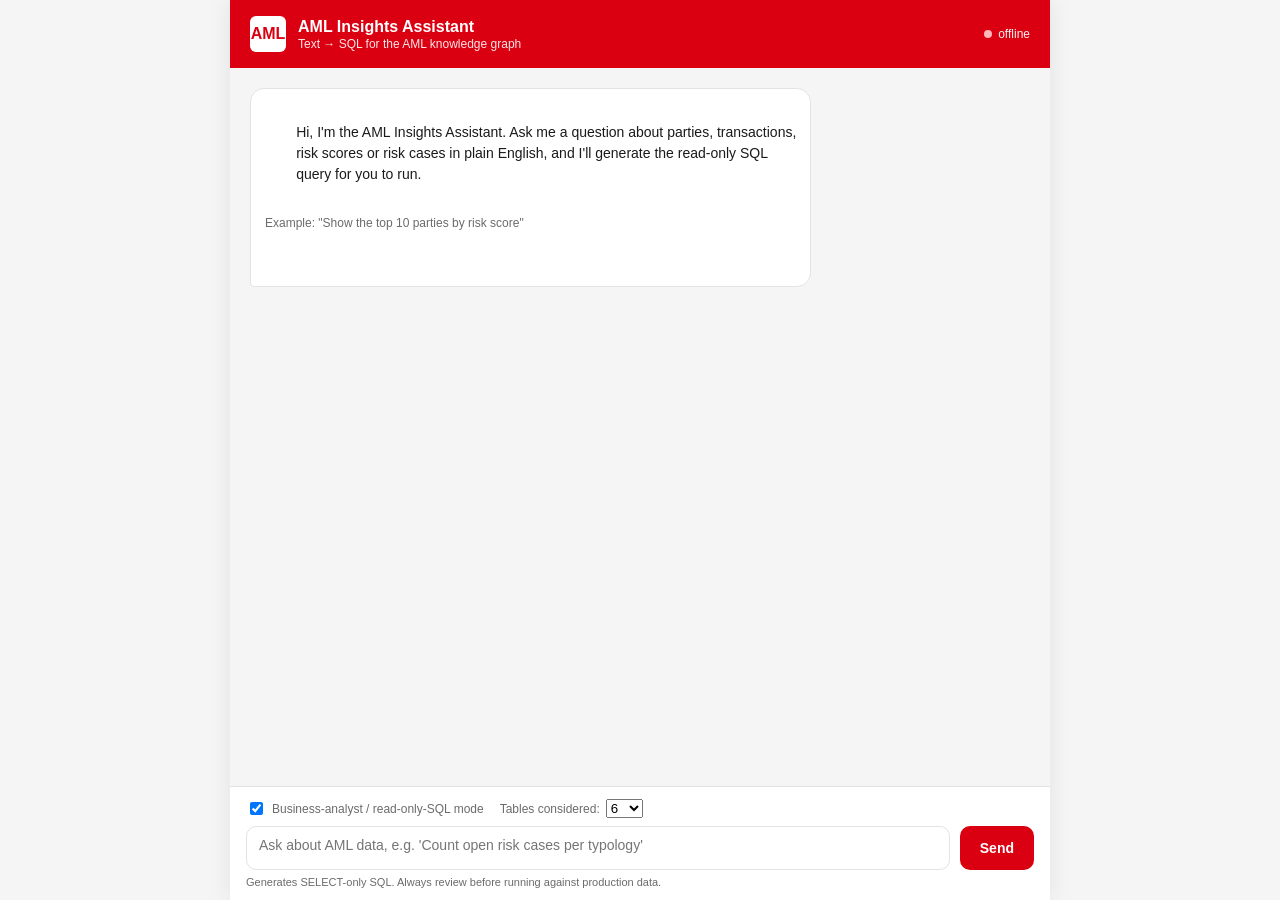
==== frontend/index.html @ 72cd4357 "Add AML text2sql pipeline: schema extraction, FalkorDB knowledge graph, FastAPI + chat UI, KPI queri" ====
<!DOCTYPE html>
<html lang="en">
<head>
<meta charset="UTF-8" />
<meta name="viewport" content="width=device-width, initial-scale=1.0" />
<title>AML Insights Assistant</title>
<style>
  :root {
    --hsbc-red: #DB0011;
    --hsbc-red-dark: #A4000C;
    --white: #FFFFFF;
    --off-white: #F5F5F5;
    --border: #E3E3E3;
    --text-dark: #1A1A1A;
    --text-muted: #6B6B6B;
  }
  * { box-sizing: border-box; }
  html, body {
    margin: 0;
    height: 100%;
    font-family: "Segoe UI", Arial, Helvetica, sans-serif;
    background: var(--off-white);
    color: var(--text-dark);
  }
  .app {
    display: flex;
    flex-direction: column;
    height: 100vh;
    max-width: 820px;
    margin: 0 auto;
    background: var(--white);
    box-shadow: 0 0 24px rgba(0,0,0,0.08);
  }
  header {
    background: var(--hsbc-red);
    color: var(--white);
    padding: 16px 20px;
    display: flex;
    align-items: center;
    gap: 12px;
    flex-shrink: 0;
  }
  header .logo {
    width: 36px;
    height: 36px;
    background: var(--white);
    border-radius: 6px;
    display: flex;
    align-items: center;
    justify-content: center;
    font-weight: 800;
    color: var(--hsbc-red);
    font-size: 16px;
    flex-shrink: 0;
  }
  header .title {
    display: flex;
    flex-direction: column;
    line-height: 1.25;
  }
  header .title strong { font-size: 16px; }
  header .title span { font-size: 12px; opacity: 0.9; }
  header .status {
    margin-left: auto;
    font-size: 12px;
    display: flex;
    align-items: center;
    gap: 6px;
    opacity: 0.95;
  }
  header .status .dot {
    width: 8px;
    height: 8px;
    border-radius: 50%;
    background: #7CFF9E;
  }
  header .status .dot.off { background: #FFC1C1; }

  .messages {
    flex: 1;
    overflow-y: auto;
    padding: 20px;
    display: flex;
    flex-direction: column;
    gap: 14px;
    background: var(--off-white);
  }
  .bubble-row { display: flex; }
  .bubble-row.user { justify-content: flex-end; }
  .bubble-row.bot { justify-content: flex-start; }

  .bubble {
    max-width: 82%;
    padding: 12px 14px;
    border-radius: 14px;
    font-size: 14px;
    line-height: 1.5;
    white-space: pre-wrap;
    word-break: break-word;
  }
  .bubble.user {
    background: var(--hsbc-red);
    color: var(--white);
    border-bottom-right-radius: 4px;
  }
  .bubble.bot {
    background: var(--white);
    color: var(--text-dark);
    border: 1px solid var(--border);
    border-bottom-left-radius: 4px;
  }
  .bubble.bot.error {
    border-color: var(--hsbc-red);
    color: var(--hsbc-red-dark);
  }

  .sql-block {
    margin-top: 8px;
    background: #1A1A1A;
    color: #F5F5F5;
    border-radius: 8px;
    padding: 10px 12px;
    font-family: "Consolas", "SFMono-Regular", monospace;
    font-size: 13px;
    overflow-x: auto;
    position: relative;
  }
  .sql-block .copy-btn {
    position: absolute;
    top: 6px;
    right: 8px;
    background: var(--hsbc-red);
    color: var(--white);
    border: none;
    border-radius: 5px;
    font-size: 11px;
    padding: 3px 8px;
    cursor: pointer;
  }
  .sql-block .copy-btn:hover { background: var(--hsbc-red-dark); }

  .meta {
    margin-top: 8px;
    font-size: 12px;
    color: var(--text-muted);
  }
  .meta .tables {
    display: inline-flex;
    flex-wrap: wrap;
    gap: 6px;
    margin-top: 4px;
  }
  .meta .tag {
    background: var(--off-white);
    border: 1px solid var(--border);
    color: var(--hsbc-red-dark);
    border-radius: 999px;
    padding: 2px 9px;
    font-size: 11px;
  }

  .typing {
    display: flex;
    gap: 4px;
    padding: 4px 0;
  }
  .typing span {
    width: 6px;
    height: 6px;
    border-radius: 50%;
    background: var(--hsbc-red);
    opacity: 0.4;
    animation: blink 1.2s infinite;
  }
  .typing span:nth-child(2) { animation-delay: 0.2s; }
  .typing span:nth-child(3) { animation-delay: 0.4s; }
  @keyframes blink { 0%, 80%, 100% { opacity: 0.25; } 40% { opacity: 1; } }

  .composer {
    border-top: 1px solid var(--border);
    background: var(--white);
    padding: 12px 16px;
    flex-shrink: 0;
  }
  .composer .options {
    display: flex;
    align-items: center;
    gap: 16px;
    margin-bottom: 8px;
    font-size: 12px;
    color: var(--text-muted);
  }
  .composer .options label {
    display: flex;
    align-items: center;
    gap: 6px;
    cursor: pointer;
  }
  .composer form {
    display: flex;
    gap: 10px;
  }
  .composer textarea {
    flex: 1;
    resize: none;
    border: 1px solid var(--border);
    border-radius: 10px;
    padding: 10px 12px;
    font-size: 14px;
    font-family: inherit;
    min-height: 44px;
    max-height: 120px;
    outline: none;
  }
  .composer textarea:focus {
    border-color: var(--hsbc-red);
    box-shadow: 0 0 0 2px rgba(219,0,17,0.12);
  }
  .composer button.send {
    background: var(--hsbc-red);
    color: var(--white);
    border: none;
    border-radius: 10px;
    padding: 0 20px;
    font-size: 14px;
    font-weight: 600;
    cursor: pointer;
    transition: background 0.15s;
  }
  .composer button.send:hover:not(:disabled) { background: var(--hsbc-red-dark); }
  .composer button.send:disabled { background: #E0A6AB; cursor: not-allowed; }

  .hint {
    font-size: 11px;
    color: var(--text-muted);
    margin-top: 6px;
  }
</style>
</head>
<body>
<div class="app">
  <header>
    <div class="logo">AML</div>
    <div class="title">
      <strong>AML Insights Assistant</strong>
      <span>Text → SQL for the AML knowledge graph</span>
    </div>
    <div class="status">
      <span class="dot off" id="status-dot"></span>
      <span id="status-text">checking...</span>
    </div>
  </header>

  <div class="messages" id="messages">
    <div class="bubble-row bot">
      <div class="bubble bot">
        Hi, I'm the AML Insights Assistant. Ask me a question about parties, transactions,
        risk scores or risk cases in plain English, and I'll generate the read-only SQL
        query for you to run.
        <div class="meta">Example: "Show the top 10 parties by risk score"</div>
      </div>
    </div>
  </div>

  <div class="composer">
    <div class="options">
      <label>
        <input type="checkbox" id="system-prompt-toggle" checked />
        Business-analyst / read-only-SQL mode
      </label>
      <label>
        Tables considered:
        <select id="top-k">
          <option value="4">4</option>
          <option value="6" selected>6</option>
          <option value="10">10</option>
        </select>
      </label>
    </div>
    <form id="chat-form">
      <textarea id="question-input" placeholder="Ask about AML data, e.g. 'Count open risk cases per typology'" rows="1"></textarea>
      <button type="submit" class="send" id="send-btn">Send</button>
    </form>
    <div class="hint">Generates SELECT-only SQL. Always review before running against production data.</div>
  </div>
</div>

<script>
  const API_BASE = window.location.origin; // same-origin when served via FastAPI /ui
  const messagesEl = document.getElementById("messages");
  const form = document.getElementById("chat-form");
  const input = document.getElementById("question-input");
  const sendBtn = document.getElementById("send-btn");
  const systemPromptToggle = document.getElementById("system-prompt-toggle");
  const topKSelect = document.getElementById("top-k");
  const statusDot = document.getElementById("status-dot");
  const statusText = document.getElementById("status-text");

  function scrollToBottom() {
    messagesEl.scrollTop = messagesEl.scrollHeight;
  }

  function addUserMessage(text) {
    const row = document.createElement("div");
    row.className = "bubble-row user";
    row.innerHTML = `<div class="bubble user"></div>`;
    row.querySelector(".bubble").textContent = text;
    messagesEl.appendChild(row);
    scrollToBottom();
  }

  function addTypingBubble() {
    const row = document.createElement("div");
    row.className = "bubble-row bot";
    row.id = "typing-row";
    row.innerHTML = `<div class="bubble bot"><div class="typing"><span></span><span></span><span></span></div></div>`;
    messagesEl.appendChild(row);
    scrollToBottom();
    return row;
  }

  function removeTypingBubble() {
    const row = document.getElementById("typing-row");
    if (row) row.remove();
  }

  function addBotResult(data) {
    const row = document.createElement("div");
    row.className = "bubble-row bot";
    const tags = (data.tables_used || [])
      .map((t) => `<span class="tag">${t}</span>`)
      .join("");
    row.innerHTML = `
      <div class="bubble bot">
        Here's the SQL query for that:
        <div class="sql-block">
          <button class="copy-btn" type="button">Copy</button>
          <code></code>
        </div>
        <div class="meta">
          Tables used:
          <div class="tables">${tags}</div>
        </div>
      </div>`;
    row.querySelector("code").textContent = data.sql;
    row.querySelector(".copy-btn").addEventListener("click", () => {
      navigator.clipboard.writeText(data.sql).catch(() => {});
    });
    messagesEl.appendChild(row);
    scrollToBottom();
  }

  function addBotError(message) {
    const row = document.createElement("div");
    row.className = "bubble-row bot";
    row.innerHTML = `<div class="bubble bot error"></div>`;
    row.querySelector(".bubble").textContent = "Something went wrong: " + message;
    messagesEl.appendChild(row);
    scrollToBottom();
  }

  async function checkHealth() {
    try {
      const res = await fetch(`${API_BASE}/health`);
      const data = await res.json();
      if (res.ok && data.model_loaded) {
        statusDot.classList.remove("off");
        statusText.textContent = "online";
      } else {
        statusDot.classList.add("off");
        statusText.textContent = "loading model...";
      }
    } catch (e) {
      statusDot.classList.add("off");
      statusText.textContent = "offline";
    }
  }

  checkHealth();
  setInterval(checkHealth, 15000);

  input.addEventListener("input", () => {
    input.style.height = "auto";
    input.style.height = Math.min(input.scrollHeight, 120) + "px";
  });

  form.addEventListener("submit", async (e) => {
    e.preventDefault();
    const question = input.value.trim();
    if (!question) return;

    addUserMessage(question);
    input.value = "";
    input.style.height = "auto";
    sendBtn.disabled = true;
    addTypingBubble();

    try {
      const res = await fetch(`${API_BASE}/generate-sql`, {
        method: "POST",
        headers: { "Content-Type": "application/json" },
        body: JSON.stringify({
          question,
          with_system_prompt: systemPromptToggle.checked,
          top_k: parseInt(topKSelect.value, 10),
        }),
      });
      const data = await res.json();
      removeTypingBubble();
      if (!res.ok) {
        addBotError(data.detail || "request failed");
      } else {
        addBotResult(data);
      }
    } catch (err) {
      removeTypingBubble();
      addBotError(err.message);
    } finally {
      sendBtn.disabled = false;
    }
  });
</script>
</body>
</html>
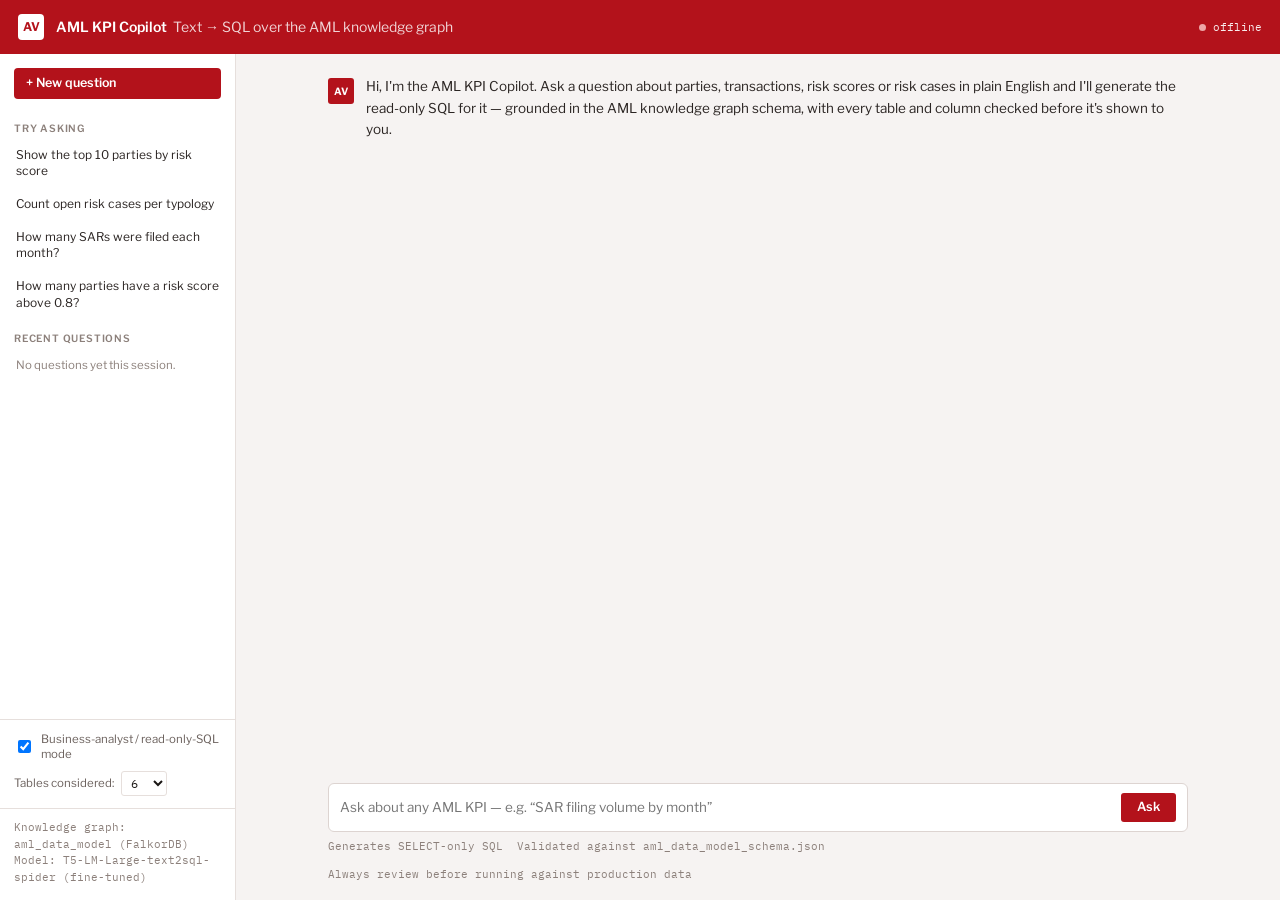
==== commit e58b4e1f: "Redesign the chat frontend after the "AML KPI Copilot" reference UI Rebuilt the UI in that reference" ====
--- a/frontend/index.html
+++ b/frontend/index.html
@@ -3,359 +3,514 @@
 <head>
 <meta charset="UTF-8" />
 <meta name="viewport" content="width=device-width, initial-scale=1.0" />
-<title>AML Insights Assistant</title>
+<title>AML KPI Copilot</title>
+<link rel="preconnect" href="https://fonts.googleapis.com">
+<link rel="preconnect" href="https://fonts.gstatic.com" crossorigin>
+<link href="https://fonts.googleapis.com/css2?family=Libre+Franklin:wght@400;500;600;700&family=IBM+Plex+Mono:wght@400;500;600&display=swap" rel="stylesheet">
 <style>
   :root {
-    --hsbc-red: #DB0011;
-    --hsbc-red-dark: #A4000C;
-    --white: #FFFFFF;
-    --off-white: #F5F5F5;
-    --border: #E3E3E3;
-    --text-dark: #1A1A1A;
-    --text-muted: #6B6B6B;
+    --red: #B3121B;
+    --red-dark: #8E0E15;
+    --bg: #F6F3F2;
+    --ink: #1A1614;
+    --ink-soft: #2A2422;
+    --muted: #8C807B;
+    --muted-2: #6B615D;
+    --border: #E6DFDC;
+    --border-soft: #F0EAE7;
+    --card: #FFFFFF;
+    --pink-bg: #FBF4F4;
+    --pink-border: #F0D9DB;
+    --code-bg: #1A1614;
+    --code-text: #E8E2DF;
+    --code-kw: #FF7B85;
+    --code-str: #C9B98F;
+    --code-num: #9FC58A;
   }
   * { box-sizing: border-box; }
   html, body {
     margin: 0;
     height: 100%;
-    font-family: "Segoe UI", Arial, Helvetica, sans-serif;
-    background: var(--off-white);
-    color: var(--text-dark);
-  }
+    font-family: "Libre Franklin", Helvetica, Arial, sans-serif;
+    background: var(--bg);
+    color: var(--ink);
+    -webkit-font-smoothing: antialiased;
+  }
+  ::-webkit-scrollbar { width: 9px; height: 9px; }
+  ::-webkit-scrollbar-thumb { background: #D8D0CD; border-radius: 9px; }
+  .mono { font-family: "IBM Plex Mono", monospace; }
+
   .app {
     display: flex;
     flex-direction: column;
     height: 100vh;
-    max-width: 820px;
-    margin: 0 auto;
-    background: var(--white);
-    box-shadow: 0 0 24px rgba(0,0,0,0.08);
-  }
+    min-height: 560px;
+  }
+
   header {
-    background: var(--hsbc-red);
-    color: var(--white);
-    padding: 16px 20px;
     display: flex;
     align-items: center;
     gap: 12px;
-    flex-shrink: 0;
+    padding: 0 18px;
+    height: 54px;
+    background: var(--red);
+    color: #fff;
+    flex: none;
   }
   header .logo {
-    width: 36px;
-    height: 36px;
-    background: var(--white);
-    border-radius: 6px;
+    width: 26px; height: 26px; flex: none;
+    background: #fff; color: var(--red);
+    display: flex; align-items: center; justify-content: center;
+    font: 700 12px/1 "Libre Franklin", sans-serif;
+    border-radius: 4px;
+  }
+  header .brand { font: 600 14px/1.2 "Libre Franklin", sans-serif; }
+  header .brand span { font-weight: 400; opacity: .82; margin-left: 6px; }
+  header .status {
+    margin-left: auto;
+    display: flex; align-items: center; gap: 7px;
+    font: 400 11px/1 "IBM Plex Mono", monospace;
+    opacity: .92;
+  }
+  header .status .dot { width: 7px; height: 7px; border-radius: 50%; background: #8FE39B; }
+  header .status .dot.off { background: #F3B4B4; }
+
+  .body {
     display: flex;
-    align-items: center;
-    justify-content: center;
-    font-weight: 800;
-    color: var(--hsbc-red);
-    font-size: 16px;
-    flex-shrink: 0;
-  }
-  header .title {
+    flex: 1;
+    min-height: 0;
+  }
+
+  /* --- sidebar --- */
+  aside {
+    width: 236px;
+    flex: none;
+    background: var(--card);
+    border-right: 1px solid var(--border);
     display: flex;
     flex-direction: column;
-    line-height: 1.25;
-  }
-  header .title strong { font-size: 16px; }
-  header .title span { font-size: 12px; opacity: 0.9; }
-  header .status {
-    margin-left: auto;
-    font-size: 12px;
-    display: flex;
-    align-items: center;
-    gap: 6px;
-    opacity: 0.95;
-  }
-  header .status .dot {
-    width: 8px;
-    height: 8px;
-    border-radius: 50%;
-    background: #7CFF9E;
-  }
-  header .status .dot.off { background: #FFC1C1; }
-
-  .messages {
-    flex: 1;
-    overflow-y: auto;
-    padding: 20px;
-    display: flex;
-    flex-direction: column;
-    gap: 14px;
-    background: var(--off-white);
-  }
-  .bubble-row { display: flex; }
-  .bubble-row.user { justify-content: flex-end; }
-  .bubble-row.bot { justify-content: flex-start; }
-
-  .bubble {
-    max-width: 82%;
-    padding: 12px 14px;
-    border-radius: 14px;
-    font-size: 14px;
-    line-height: 1.5;
+    min-height: 0;
+  }
+  aside .new-btn-wrap { padding: 14px 14px 10px; }
+  #new-btn {
+    width: 100%; padding: 9px 12px;
+    background: var(--red); color: #fff; border: 0; border-radius: 4px;
+    font: 600 12.5px/1 "Libre Franklin", sans-serif; cursor: pointer;
+    text-align: left;
+  }
+  #new-btn:hover { background: var(--red-dark); }
+
+  .side-label {
+    padding: 14px 14px 6px;
+    font: 600 10px/1 "Libre Franklin", sans-serif;
+    letter-spacing: .08em; color: var(--muted);
+  }
+  .chip-list { display: flex; flex-direction: column; gap: 1px; padding: 0 8px; }
+  .chip-item {
+    padding: 8px 8px; border-radius: 4px; cursor: pointer;
+    font: 400 12px/1.35 "Libre Franklin", sans-serif; color: var(--ink-soft);
+    border: none; background: transparent; text-align: left; width: 100%;
+  }
+  .chip-item:hover { background: var(--pink-bg); color: var(--red); }
+  .chip-item .sub { font: 400 10.5px/1 "IBM Plex Mono", monospace; color: var(--muted); margin-top: 3px; }
+
+  #recent-list:empty::after {
+    content: "No questions yet this session.";
+    display: block; padding: 8px; font: 400 11.5px/1.4 "Libre Franklin", sans-serif; color: var(--muted);
+  }
+
+  aside .spacer { flex: 1; }
+  .side-settings {
+    padding: 12px 14px; border-top: 1px solid var(--border);
+    display: flex; flex-direction: column; gap: 9px;
+    font: 400 11.5px/1.3 "Libre Franklin", sans-serif; color: var(--muted-2);
+  }
+  .side-settings label { display: flex; align-items: center; gap: 7px; cursor: pointer; }
+  .side-settings select {
+    font: 400 11.5px/1 "IBM Plex Mono", monospace; border: 1px solid var(--border);
+    border-radius: 3px; padding: 3px 5px; background: #fff; color: var(--ink);
+  }
+  .side-footer {
+    padding: 10px 14px 14px; border-top: 1px solid var(--border);
+    font: 400 10.5px/1.6 "IBM Plex Mono", monospace; color: var(--muted);
+  }
+
+  /* --- main --- */
+  main { flex: 1; min-width: 0; display: flex; flex-direction: column; min-height: 0; }
+  .thread {
+    flex: 1; overflow-y: auto;
+    padding: 22px 26px 8px;
+  }
+  .thread-inner { max-width: 860px; margin: 0 auto; display: flex; flex-direction: column; gap: 22px; }
+
+  .msg-user { display: flex; justify-content: flex-end; }
+  .msg-user .bubble {
+    max-width: 72%;
+    background: var(--ink); color: #fff;
+    padding: 11px 15px; border-radius: 12px 12px 2px 12px;
+    font: 400 13.5px/1.5 "Libre Franklin", sans-serif;
+    white-space: pre-wrap; word-break: break-word;
+  }
+
+  .msg-bot { display: flex; gap: 12px; }
+  .msg-bot .avatar {
+    width: 26px; height: 26px; flex: none; margin-top: 2px;
+    background: var(--red); color: #fff;
+    display: flex; align-items: center; justify-content: center;
+    font: 700 10px/1 "Libre Franklin", sans-serif;
+    border-radius: 3px;
+  }
+  .msg-bot .content { flex: 1; min-width: 0; display: flex; flex-direction: column; gap: 12px; }
+  .msg-bot .lede { margin: 0; font: 400 13.5px/1.6 "Libre Franklin", sans-serif; color: var(--ink-soft); }
+  .msg-bot .lede strong { font-weight: 600; }
+  .msg-bot .error-text { color: var(--red-dark); }
+
+  .card { background: var(--card); border: 1px solid var(--border); border-radius: 4px; overflow: hidden; }
+
+  .sql-card .sql-toggle {
+    display: flex; align-items: center; gap: 10px; width: 100%;
+    padding: 10px 14px; background: #fff; border: 0; cursor: pointer; text-align: left;
+  }
+  .sql-card .sql-toggle:hover { background: #FCFAF9; }
+  .sql-card .chevron { font: 500 11px/1 "IBM Plex Mono", monospace; color: var(--red); width: 10px; }
+  .sql-card .sql-title { font: 600 12.5px/1 "Libre Franklin", sans-serif; }
+  .sql-card .sql-sub { font: 400 10.5px/1 "IBM Plex Mono", monospace; color: var(--muted); }
+  .sql-card .sql-body {
+    border-top: 1px solid var(--border-soft);
+    background: var(--code-bg);
+    padding: 14px 16px;
+    overflow-x: auto;
+  }
+  .sql-card pre {
+    margin: 0;
+    font: 400 12px/1.7 "IBM Plex Mono", monospace;
+    color: var(--code-text);
     white-space: pre-wrap;
     word-break: break-word;
   }
-  .bubble.user {
-    background: var(--hsbc-red);
-    color: var(--white);
-    border-bottom-right-radius: 4px;
-  }
-  .bubble.bot {
-    background: var(--white);
-    color: var(--text-dark);
-    border: 1px solid var(--border);
-    border-bottom-left-radius: 4px;
-  }
-  .bubble.bot.error {
-    border-color: var(--hsbc-red);
-    color: var(--hsbc-red-dark);
-  }
-
-  .sql-block {
-    margin-top: 8px;
-    background: #1A1A1A;
-    color: #F5F5F5;
-    border-radius: 8px;
-    padding: 10px 12px;
-    font-family: "Consolas", "SFMono-Regular", monospace;
-    font-size: 13px;
-    overflow-x: auto;
-    position: relative;
-  }
-  .sql-block .copy-btn {
-    position: absolute;
-    top: 6px;
-    right: 8px;
-    background: var(--hsbc-red);
-    color: var(--white);
-    border: none;
-    border-radius: 5px;
-    font-size: 11px;
-    padding: 3px 8px;
-    cursor: pointer;
-  }
-  .sql-block .copy-btn:hover { background: var(--hsbc-red-dark); }
-
-  .meta {
-    margin-top: 8px;
-    font-size: 12px;
-    color: var(--text-muted);
-  }
-  .meta .tables {
-    display: inline-flex;
-    flex-wrap: wrap;
-    gap: 6px;
-    margin-top: 4px;
-  }
-  .meta .tag {
-    background: var(--off-white);
-    border: 1px solid var(--border);
-    color: var(--hsbc-red-dark);
-    border-radius: 999px;
-    padding: 2px 9px;
-    font-size: 11px;
-  }
-
-  .typing {
-    display: flex;
-    gap: 4px;
-    padding: 4px 0;
-  }
+  .kw { color: var(--code-kw); }
+  .str { color: var(--code-str); }
+  .num { color: var(--code-num); }
+  .sql-card .sql-actions { display: flex; gap: 8px; margin-top: 12px; flex-wrap: wrap; }
+  .sql-card .sql-actions button {
+    padding: 5px 10px; background: transparent; border: 1px solid rgba(255,255,255,.28);
+    color: #fff; border-radius: 3px; font: 500 11px/1 "Libre Franklin", sans-serif; cursor: pointer;
+  }
+  .sql-card .sql-actions button:hover { background: rgba(255,255,255,.1); }
+  .sql-card .sql-footer {
+    display: flex; gap: 16px; padding: 9px 14px; border-top: 1px solid var(--border-soft);
+    background: #FCFAF9; flex-wrap: wrap;
+  }
+  .sql-card .sql-footer span { font: 400 10.5px/1.4 "IBM Plex Mono", monospace; color: var(--muted); }
+
+  .note {
+    display: flex; align-items: flex-start; gap: 9px;
+    padding: 11px 13px; border-radius: 4px;
+    font: 400 12.5px/1.55 "Libre Franklin", sans-serif;
+  }
+  .note.warn { background: var(--pink-bg); border: 1px solid var(--pink-border); color: #5A2226; }
+  .note.warn .mark { font: 700 12px/1.5 "Libre Franklin", sans-serif; color: var(--red); }
+  .note ul { margin: 4px 0 0; padding-left: 16px; }
+
+  .tags { display: flex; flex-wrap: wrap; gap: 6px; align-items: center; }
+  .tag {
+    background: var(--bg); border: 1px solid var(--border); color: var(--red-dark);
+    border-radius: 999px; padding: 2px 9px; font: 400 11px/1.6 "IBM Plex Mono", monospace;
+  }
+  .tag.muted { color: var(--muted-2); }
+
+  .typing { display: flex; gap: 4px; padding: 4px 0; }
   .typing span {
-    width: 6px;
-    height: 6px;
-    border-radius: 50%;
-    background: var(--hsbc-red);
-    opacity: 0.4;
-    animation: blink 1.2s infinite;
-  }
-  .typing span:nth-child(2) { animation-delay: 0.2s; }
-  .typing span:nth-child(3) { animation-delay: 0.4s; }
-  @keyframes blink { 0%, 80%, 100% { opacity: 0.25; } 40% { opacity: 1; } }
-
-  .composer {
-    border-top: 1px solid var(--border);
-    background: var(--white);
-    padding: 12px 16px;
-    flex-shrink: 0;
-  }
-  .composer .options {
-    display: flex;
-    align-items: center;
-    gap: 16px;
-    margin-bottom: 8px;
-    font-size: 12px;
-    color: var(--text-muted);
-  }
-  .composer .options label {
-    display: flex;
-    align-items: center;
-    gap: 6px;
-    cursor: pointer;
-  }
-  .composer form {
-    display: flex;
-    gap: 10px;
-  }
-  .composer textarea {
-    flex: 1;
-    resize: none;
-    border: 1px solid var(--border);
-    border-radius: 10px;
-    padding: 10px 12px;
-    font-size: 14px;
-    font-family: inherit;
-    min-height: 44px;
-    max-height: 120px;
-    outline: none;
-  }
-  .composer textarea:focus {
-    border-color: var(--hsbc-red);
-    box-shadow: 0 0 0 2px rgba(219,0,17,0.12);
-  }
-  .composer button.send {
-    background: var(--hsbc-red);
-    color: var(--white);
-    border: none;
-    border-radius: 10px;
-    padding: 0 20px;
-    font-size: 14px;
-    font-weight: 600;
-    cursor: pointer;
-    transition: background 0.15s;
-  }
-  .composer button.send:hover:not(:disabled) { background: var(--hsbc-red-dark); }
-  .composer button.send:disabled { background: #E0A6AB; cursor: not-allowed; }
-
-  .hint {
-    font-size: 11px;
-    color: var(--text-muted);
-    margin-top: 6px;
+    width: 6px; height: 6px; border-radius: 50%; background: var(--red);
+    opacity: .4; animation: blink 1.2s infinite;
+  }
+  .typing span:nth-child(2) { animation-delay: .2s; }
+  .typing span:nth-child(3) { animation-delay: .4s; }
+  @keyframes blink { 0%, 100% { opacity: .25; } 50% { opacity: 1; } }
+
+  /* --- composer --- */
+  .composer-wrap {
+    flex: none; padding: 12px 26px 18px;
+    background: linear-gradient(to top, var(--bg) 70%, rgba(246,243,242,0));
+  }
+  .composer-inner { max-width: 860px; margin: 0 auto; }
+  .composer-box {
+    display: flex; align-items: flex-end; gap: 10px;
+    background: #fff; border: 1px solid #DDD4D1; border-radius: 6px; padding: 9px 11px;
+  }
+  .composer-box:focus-within { border-color: var(--red); }
+  .composer-box textarea {
+    flex: 1; border: 0; outline: 0; resize: none; background: transparent;
+    font: 400 13.5px/1.5 "Libre Franklin", sans-serif; color: var(--ink);
+    padding: 4px 0; max-height: 120px;
+  }
+  .composer-box button.send {
+    flex: none; padding: 8px 16px; background: var(--red); color: #fff;
+    border: 0; border-radius: 3px; font: 600 12.5px/1 "Libre Franklin", sans-serif; cursor: pointer;
+  }
+  .composer-box button.send:hover:not(:disabled) { background: var(--red-dark); }
+  .composer-box button.send:disabled { background: #DDA9AC; cursor: not-allowed; }
+  .composer-meta {
+    display: flex; gap: 14px; margin-top: 7px; flex-wrap: wrap;
+  }
+  .composer-meta span { font: 400 10.5px/1.4 "IBM Plex Mono", monospace; color: var(--muted); }
+
+  @media (max-width: 720px) {
+    aside { display: none; }
+    .thread { padding: 16px; }
+    .composer-wrap { padding: 10px 14px 14px; }
   }
 </style>
 </head>
 <body>
 <div class="app">
   <header>
-    <div class="logo">AML</div>
-    <div class="title">
-      <strong>AML Insights Assistant</strong>
-      <span>Text → SQL for the AML knowledge graph</span>
-    </div>
+    <div class="logo">AV</div>
+    <div class="brand">AML KPI Copilot<span>Text → SQL over the AML knowledge graph</span></div>
     <div class="status">
       <span class="dot off" id="status-dot"></span>
       <span id="status-text">checking...</span>
     </div>
   </header>
 
-  <div class="messages" id="messages">
-    <div class="bubble-row bot">
-      <div class="bubble bot">
-        Hi, I'm the AML Insights Assistant. Ask me a question about parties, transactions,
-        risk scores or risk cases in plain English, and I'll generate the read-only SQL
-        query for you to run.
-        <div class="meta">Example: "Show the top 10 parties by risk score"</div>
+  <div class="body">
+    <aside>
+      <div class="new-btn-wrap"><button id="new-btn">+ New question</button></div>
+
+      <div class="side-label">TRY ASKING</div>
+      <div class="chip-list" id="suggestions">
+        <button class="chip-item" type="button">Show the top 10 parties by risk score</button>
+        <button class="chip-item" type="button">Count open risk cases per typology</button>
+        <button class="chip-item" type="button">How many SARs were filed each month?</button>
+        <button class="chip-item" type="button">How many parties have a risk score above 0.8?</button>
       </div>
-    </div>
-  </div>
-
-  <div class="composer">
-    <div class="options">
-      <label>
-        <input type="checkbox" id="system-prompt-toggle" checked />
-        Business-analyst / read-only-SQL mode
-      </label>
-      <label>
-        Tables considered:
-        <select id="top-k">
-          <option value="4">4</option>
-          <option value="6" selected>6</option>
-          <option value="10">10</option>
-        </select>
-      </label>
-    </div>
-    <form id="chat-form">
-      <textarea id="question-input" placeholder="Ask about AML data, e.g. 'Count open risk cases per typology'" rows="1"></textarea>
-      <button type="submit" class="send" id="send-btn">Send</button>
-    </form>
-    <div class="hint">Generates SELECT-only SQL. Always review before running against production data.</div>
+
+      <div class="side-label">RECENT QUESTIONS</div>
+      <div class="chip-list" id="recent-list" style="overflow-y: auto;"></div>
+
+      <div class="spacer"></div>
+
+      <div class="side-settings">
+        <label>
+          <input type="checkbox" id="system-prompt-toggle" checked />
+          Business-analyst / read-only-SQL mode
+        </label>
+        <label>
+          Tables considered:
+          <select id="top-k">
+            <option value="4">4</option>
+            <option value="6" selected>6</option>
+            <option value="10">10</option>
+          </select>
+        </label>
+      </div>
+      <div class="side-footer">Knowledge graph: aml_data_model (FalkorDB)<br>Model: T5-LM-Large-text2sql-spider (fine-tuned)</div>
+    </aside>
+
+    <main>
+      <div class="thread" id="thread">
+        <div class="thread-inner" id="thread-inner">
+          <div class="msg-bot">
+            <div class="avatar">AV</div>
+            <div class="content">
+              <p class="lede">Hi, I'm the AML KPI Copilot. Ask a question about parties, transactions, risk scores
+                or risk cases in plain English and I'll generate the read-only SQL for it &mdash; grounded in the
+                AML knowledge graph schema, with every table and column checked before it's shown to you.</p>
+            </div>
+          </div>
+        </div>
+      </div>
+
+      <div class="composer-wrap">
+        <div class="composer-inner">
+          <div class="composer-box">
+            <textarea id="question-input" rows="1" placeholder="Ask about any AML KPI &mdash; e.g. &ldquo;SAR filing volume by month&rdquo;"></textarea>
+            <button type="button" class="send" id="send-btn">Ask</button>
+          </div>
+          <div class="composer-meta">
+            <span>Generates SELECT-only SQL</span>
+            <span>Validated against aml_data_model_schema.json</span>
+            <span>Always review before running against production data</span>
+          </div>
+        </div>
+      </div>
+    </main>
   </div>
 </div>
 
 <script>
-  const API_BASE = window.location.origin; // same-origin when served via FastAPI /ui
-  const messagesEl = document.getElementById("messages");
-  const form = document.getElementById("chat-form");
+  const API_BASE = window.location.origin;
+  const threadEl = document.getElementById("thread");
+  const threadInner = document.getElementById("thread-inner");
   const input = document.getElementById("question-input");
   const sendBtn = document.getElementById("send-btn");
+  const newBtn = document.getElementById("new-btn");
   const systemPromptToggle = document.getElementById("system-prompt-toggle");
   const topKSelect = document.getElementById("top-k");
   const statusDot = document.getElementById("status-dot");
   const statusText = document.getElementById("status-text");
+  const recentListEl = document.getElementById("recent-list");
+  const suggestionsEl = document.getElementById("suggestions");
+
+  const WELCOME_HTML = threadInner.innerHTML;
+  const RECENT_KEY = "aml_copilot_recent_questions";
 
   function scrollToBottom() {
-    messagesEl.scrollTop = messagesEl.scrollHeight;
+    threadEl.scrollTop = threadEl.scrollHeight;
+  }
+
+  function loadRecent() {
+    try {
+      return JSON.parse(localStorage.getItem(RECENT_KEY) || "[]");
+    } catch (e) {
+      return [];
+    }
+  }
+
+  function saveRecent(question) {
+    try {
+      let recent = loadRecent().filter((q) => q !== question);
+      recent.unshift(question);
+      recent = recent.slice(0, 8);
+      localStorage.setItem(RECENT_KEY, JSON.stringify(recent));
+      renderRecent();
+    } catch (e) {
+      /* localStorage unavailable -- degrade silently */
+    }
+  }
+
+  function renderRecent() {
+    const recent = loadRecent();
+    recentListEl.innerHTML = "";
+    recent.forEach((q) => {
+      const btn = document.createElement("button");
+      btn.className = "chip-item";
+      btn.type = "button";
+      btn.textContent = q;
+      btn.addEventListener("click", () => askQuestion(q));
+      recentListEl.appendChild(btn);
+    });
+  }
+
+  function escapeHtml(s) {
+    return s.replace(/[&<>"']/g, (c) => ({
+      "&": "&amp;", "<": "&lt;", ">": "&gt;", '"': "&quot;", "'": "&#39;",
+    }[c]));
+  }
+
+  function highlightSql(sql) {
+    const keywords = /\b(SELECT|FROM|WHERE|GROUP BY|ORDER BY|JOIN|LEFT JOIN|ON|AS|AND|OR|NOT|IN|IS|NULL|LIMIT|DESC|ASC|DISTINCT|COUNT|COUNTIF|AVG|SUM|MIN|MAX|SAFE_DIVIDE|DATE_TRUNC|DATE|TIMESTAMP_DIFF|APPROX_QUANTILES|OFFSET|HAVING|UNION|WITH|CASE|WHEN|THEN|ELSE|END|UNNEST)\b/gi;
+    let html = escapeHtml(sql);
+    html = html.replace(/('[^']*'|"[^"]*")/g, '$1');
+    const parts = html.split(/([^]*)/);
+    html = parts.map((part) => {
+      if (part.startsWith("")) {
+        return `<span class="str">${part.slice(1, -1)}</span>`;
+      }
+      return part
+        .replace(keywords, '<span class="kw">$1</span>')
+        .replace(/\b(\d+(\.\d+)?)\b/g, '<span class="num">$1</span>');
+    }).join("");
+    return html;
   }
 
   function addUserMessage(text) {
     const row = document.createElement("div");
-    row.className = "bubble-row user";
-    row.innerHTML = `<div class="bubble user"></div>`;
+    row.className = "msg-user";
+    row.innerHTML = `<div class="bubble"></div>`;
     row.querySelector(".bubble").textContent = text;
-    messagesEl.appendChild(row);
+    threadInner.appendChild(row);
     scrollToBottom();
   }
 
-  function addTypingBubble() {
+  function addTypingRow() {
     const row = document.createElement("div");
-    row.className = "bubble-row bot";
+    row.className = "msg-bot";
     row.id = "typing-row";
-    row.innerHTML = `<div class="bubble bot"><div class="typing"><span></span><span></span><span></span></div></div>`;
-    messagesEl.appendChild(row);
+    row.innerHTML = `<div class="avatar">AV</div><div class="content"><div class="typing"><span></span><span></span><span></span></div></div>`;
+    threadInner.appendChild(row);
     scrollToBottom();
-    return row;
-  }
-
-  function removeTypingBubble() {
+  }
+
+  function removeTypingRow() {
     const row = document.getElementById("typing-row");
     if (row) row.remove();
   }
 
   function addBotResult(data) {
     const row = document.createElement("div");
-    row.className = "bubble-row bot";
-    const tags = (data.tables_used || [])
-      .map((t) => `<span class="tag">${t}</span>`)
-      .join("");
-    row.innerHTML = `
-      <div class="bubble bot">
-        Here's the SQL query for that:
-        <div class="sql-block">
-          <button class="copy-btn" type="button">Copy</button>
-          <code></code>
-        </div>
-        <div class="meta">
-          Tables used:
-          <div class="tables">${tags}</div>
+    row.className = "msg-bot";
+
+    const schemaValid = data.schema_valid !== false;
+    const tableTags = (data.tables_used || []).map((t) => `<span class="tag">${escapeHtml(t)}</span>`).join("");
+    const sourceLabel = data.source === "exemplar_retrieval"
+      ? "matched a verified question" + (data.matched_question ? ` (&ldquo;${escapeHtml(data.matched_question)}&rdquo;)` : "")
+      : "generated by the model";
+    const correctionsNote = (data.corrections && data.corrections.length)
+      ? `<span>${data.corrections.length} auto-correction${data.corrections.length > 1 ? "s" : ""} applied</span>`
+      : "";
+
+    const warningHtml = schemaValid ? "" : `
+      <div class="note warn">
+        <span class="mark">!</span>
+        <div>
+          <strong>Validation note.</strong> This SQL could not be fully verified against the AML schema &mdash; review carefully before running it.
+          <ul>${(data.schema_violations || []).map((v) => `<li>${escapeHtml(v)}</li>`).join("")}</ul>
         </div>
       </div>`;
-    row.querySelector("code").textContent = data.sql;
+
+    row.innerHTML = `
+      <div class="avatar">AV</div>
+      <div class="content">
+        <p class="lede">Here's the SQL for &ldquo;${escapeHtml(data.question)}&rdquo; &mdash; ${sourceLabel}.</p>
+        <div class="card sql-card">
+          <button class="sql-toggle" type="button">
+            <span class="chevron">&#9662;</span>
+            <span class="sql-title">Generated SQL</span>
+            <span class="sql-sub">${schemaValid ? "schema validated" : "validation flagged an issue"}</span>
+          </button>
+          <div class="sql-body">
+            <pre></pre>
+            <div class="sql-actions">
+              <button type="button" class="copy-btn">Copy SQL</button>
+            </div>
+          </div>
+          <div class="sql-footer">
+            <span>Source: aml_data_model_schema.json</span>
+            ${correctionsNote}
+          </div>
+        </div>
+        ${warningHtml}
+        <div class="tags">
+          <span class="tag muted">tables:</span>
+          ${tableTags}
+        </div>
+      </div>`;
+
+    row.querySelector("pre").innerHTML = highlightSql(data.sql);
+
+    const sqlBody = row.querySelector(".sql-body");
+    const chevron = row.querySelector(".chevron");
+    row.querySelector(".sql-toggle").addEventListener("click", () => {
+      const collapsed = sqlBody.style.display === "none";
+      sqlBody.style.display = collapsed ? "block" : "none";
+      chevron.innerHTML = collapsed ? "&#9662;" : "&#9656;";
+    });
+
     row.querySelector(".copy-btn").addEventListener("click", () => {
       navigator.clipboard.writeText(data.sql).catch(() => {});
     });
-    messagesEl.appendChild(row);
+
+    threadInner.appendChild(row);
     scrollToBottom();
   }
 
   function addBotError(message) {
     const row = document.createElement("div");
-    row.className = "bubble-row bot";
-    row.innerHTML = `<div class="bubble bot error"></div>`;
-    row.querySelector(".bubble").textContent = "Something went wrong: " + message;
-    messagesEl.appendChild(row);
+    row.className = "msg-bot";
+    row.innerHTML = `<div class="avatar">AV</div><div class="content"><p class="lede error-text"></p></div>`;
+    row.querySelector(".lede").textContent = "Something went wrong: " + message;
+    threadInner.appendChild(row);
     scrollToBottom();
   }
 
@@ -383,17 +538,22 @@
     input.style.height = "auto";
     input.style.height = Math.min(input.scrollHeight, 120) + "px";
   });
-
-  form.addEventListener("submit", async (e) => {
-    e.preventDefault();
-    const question = input.value.trim();
-    if (!question) return;
+  input.addEventListener("keydown", (e) => {
+    if (e.key === "Enter" && !e.shiftKey) {
+      e.preventDefault();
+      askQuestion(input.value.trim());
+    }
+  });
+
+  async function askQuestion(question) {
+    if (!question || sendBtn.disabled) return;
 
     addUserMessage(question);
+    saveRecent(question);
     input.value = "";
     input.style.height = "auto";
     sendBtn.disabled = true;
-    addTypingBubble();
+    addTypingRow();
 
     try {
       const res = await fetch(`${API_BASE}/generate-sql`, {
@@ -406,19 +566,34 @@
         }),
       });
       const data = await res.json();
-      removeTypingBubble();
+      removeTypingRow();
       if (!res.ok) {
         addBotError(data.detail || "request failed");
       } else {
         addBotResult(data);
       }
     } catch (err) {
-      removeTypingBubble();
+      removeTypingRow();
       addBotError(err.message);
     } finally {
       sendBtn.disabled = false;
     }
+  }
+
+  sendBtn.addEventListener("click", () => askQuestion(input.value.trim()));
+
+  suggestionsEl.querySelectorAll(".chip-item").forEach((btn) => {
+    btn.addEventListener("click", () => askQuestion(btn.textContent));
   });
+
+  newBtn.addEventListener("click", () => {
+    threadInner.innerHTML = WELCOME_HTML;
+    input.value = "";
+    input.style.height = "auto";
+    input.focus();
+  });
+
+  renderRecent();
 </script>
 </body>
 </html>
